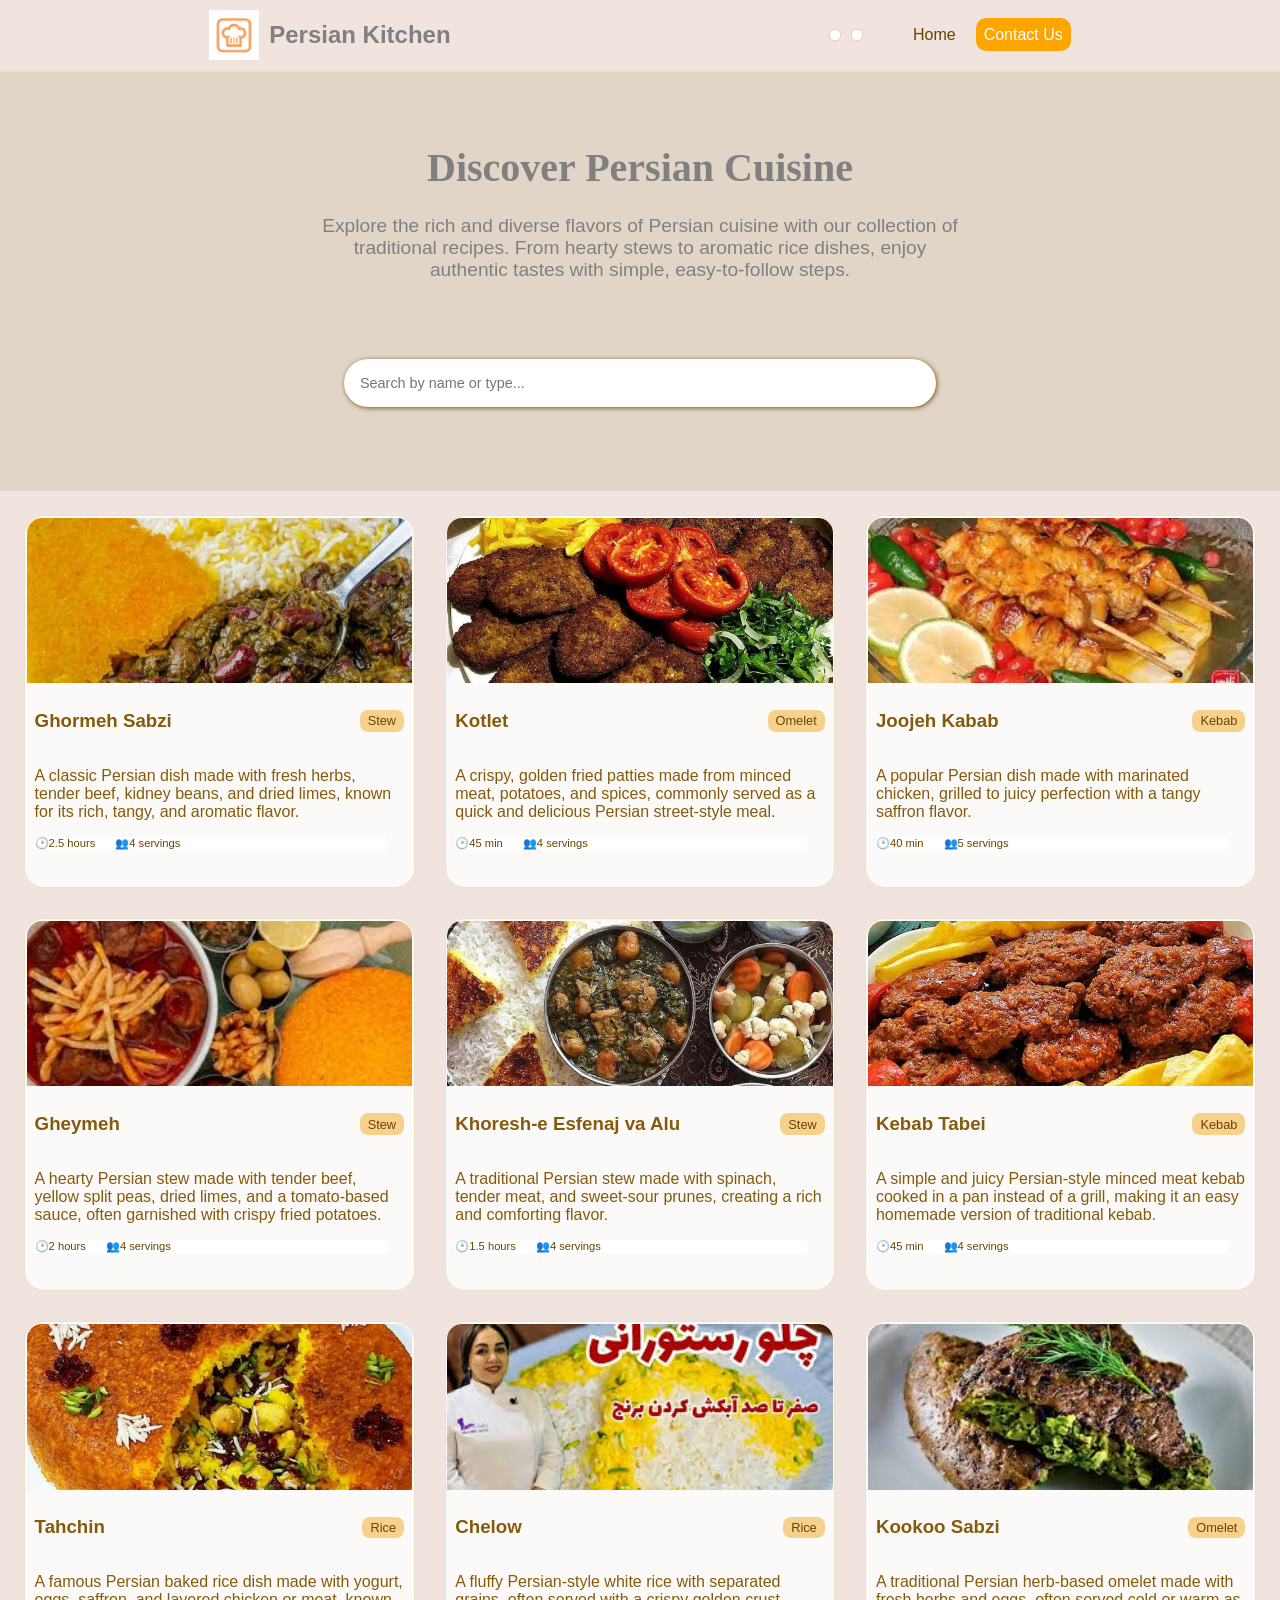
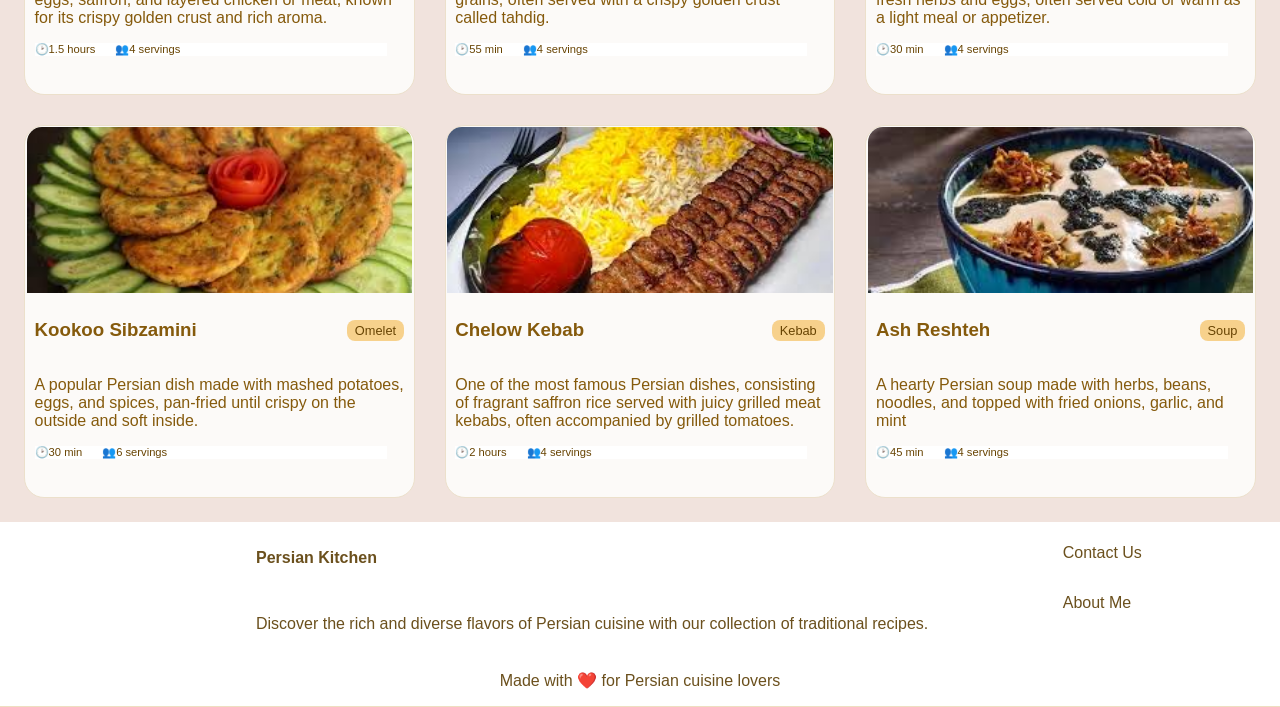
==== index.html @ 34911658 "Complete ContactUs responsive, resolve deploy link" ====
<!DOCTYPE html>
<html lang="en">
<head>
    <meta charset="UTF-8">
    <meta name="viewport" content="width=device-width, initial-scale=1.0">
    <link rel="stylesheet" href="styles/styles.css">
</head>
<body>
    <header id="header"></header>
    <main>
        <!-- Gallery -->
        <section class="middleSec">
            <div class="galleryTitle">
                <h1 class="galTitle">Discover Persian Cuisine</h1>
                <span class="galDesc">Explore the rich and diverse flavors of Persian cuisine with our collection of</span> 
                <span class="galDesc">traditional recipes. From hearty stews to aromatic rice dishes, enjoy</span> 
                <span class="galDesc">authentic tastes with simple, easy-to-follow steps.</span>    
            </div>

            <!-- search bar -->
            <section class="searchBar"> 
                <input type="text" class="inputSearch" placeholder="Search by name or type...">
                 <br><br>
            </section>        
        </section> 
        <section class="dishes">
            <!-- <h4 class="notFoundMsg" >notFoundMsg</h4> -->
            <!-- <article class="dishCard">
                <figure class="dishImg">
                    <img src="images/alu-esfenaj.png" alt="core-banking system logo which is our current project." >
                </figure>
                <section class="dishDetails">
                    <section class="dishTitle">
                        <h3 class="title">Ghormeh Sabzi</h3>
                        <span class="dishType">Stew</span>
                    </section>
                    <p class="dishDesc">A hearty Persian stew made with tender beef, 
                                    yellow split peas, dried limes, and a tomato-based sauce, 
                                    often garnished with crispy fried potatoes.</p>
                    <section class="badge">
                        <span class="servingBadge">4 People</span>
                        <span class="timeBadge">1-1.5 hours</span>
                    </section> 
                </section>
            </article>             -->
        </section>
    </main>
    <div id="footer"></div>
    <script type="module" src="scripts/main.js"></script>
</body>
---- styles/styles.css ----
body {
    margin: 0;
    /* font-family: Arial, sans-serif; */
    font-family: 'Gill Sans', 'Gill Sans MT', Calibri, 'Trebuchet MS', sans-serif;
    background-color: rgb(241, 227, 221);
    color: rgb(107, 80, 29);
}
header {
    position: sticky;
    top: 0;
    z-index: 1000;    
    background-color: rgb(241, 227, 221);
    width:100%;
    border-bottom: 0.1px solid rgb(238, 222, 192);
}
header .right {
    display: flex;
    justify-content: center;
    align-items: center;
    gap: 10px;
    /* padding-right: 10px; */
}

header span{
    background-color: white;
    /* font-size: 12px; */
    font-size: 0.8rem;
    padding: 5px;
    border-radius: 5px;
    border: 1px solid rgb(233, 210, 168);
}

#footer {
    display: flex;
    flex-direction: column;
    justify-content: center;
    align-items: center;
    background-color: white;
    /* border-bottom: 2px solid orange; */
    width:100%;
    border-bottom: 0.1px solid rgb(238, 222, 192);
    /* border-bottom: 0.1px solid rgb(238, 222, 192);     */
}

.footer-top {
    display: flex;
    width:100%;
}

.footer-top .left {
    display: flex;
    flex-direction: column;
    align-items: flex-start;
    margin : 0.5% 0.5% 0.5% 20%;    
    flex-wrap: wrap;
}

.footer-top .right{
    display: flex;
    flex-direction: column;
    align-items: flex-start;
    margin : 0.5% 0.5% 0.5% 10%;    
    flex-wrap: wrap;
}

h1 {
    font-size: 1.5rem;
    margin: 0;
}

nav {
    display:flex;
    justify-content: space-around;
    align-items: center; 
    padding: 10px 20px;
}
.left {
    display:flex;
    align-items: center;
    gap: 10px;
}
.left h1{
    color: grey;
}
.chef-logo {
    width: 50px;
    height: 50px;
}
.right ul{
    display: flex;
    list-style: none;
    gap: 20px;
}

.home {
    text-decoration: none;
    outline-style: none;
    color: rgb(104, 68, 3);
    font-size: 1rem;
}
.home:hover{
    font-weight: bold;
    cursor: pointer;
}
.contactBtn {
    text-decoration: none;
    outline-style: none;
    /* background-color: rgb(202, 193, 176); */
    background-color: orange;
    color:white;
    /* color: rgb(104, 68, 3); */
    padding: 0.5rem;
    border-radius: 10px;
    font-size: 1rem;
}
.contact:hover{
    background-color: rgb(180, 173, 158);
    cursor: pointer;
}
main {
    display: flex;
    flex-direction: column;
    align-items: center;
    height: auto;
    min-height: 60rem;
}

.middleSec {
    display: flex;
    flex-direction: column;
    align-items: center;
    justify-content: center;
    background-color: #e1d5c8;
    max-width: auto ;
    width: 100%;
    gap:30px;
    padding: 1.5rem;
}
.galleryTitle{
    display: flex;
    flex-direction: column;
    font-family: 'Gill Sans', 'Gill Sans MT', Calibri, 'Trebuchet MS', sans-serif;
    justify-content: center;
    align-items: center;
    flex-wrap: wrap;
    padding: 1.5rem;
}

.galTitle{
    align-items: center;
    color: grey;
    font-family: 'Times New Roman', Times, serif;
    font-weight: bold;
    font-size: 2.5rem;  
    min-width: 3rem;
    padding: 1.5rem;
}

.galDesc{
    display: flex;
    justify-content: center;
    align-items: center;
    color: grey;
    align-items: center;
    font-size: 1.2rem;  
    /* max-width: 650px;  */
    max-width: 40rem;     
    flex-wrap: wrap;   
}

.searchBar {
    display: flex;
    flex-direction: column;
    align-items: center;
    padding: 1.5rem;
}

.inputSearch{
    display:flex;
    justify-content: center;
    color: rgb(126 84 7);
    width: 35rem;
/* 
    width: 100%;
    max-width: 35rem; */
    
    padding: 1rem;
    font-size: 0.9rem; 
    border: none;
    border-radius: 30px;
    box-shadow: 1px 1px 5px rgb(126 84 7);
    
}

.inputSearch:focus{
    cursor:text;
    outline: none;
    border: 1px solid rgb(133, 90, 12);
}
.inputSearch:hover{
    cursor: text;
}
.notFoundMsg {
    display: flex;
    justify-content: center;
    /* align-items: center; */
    color: gray;
    font-style: italic;
    width: 100%;
    max-width: 30rem;   
    padding: 15rem;
}

.dishes{
    display: flex;
    flex-wrap: wrap;
    justify-content: center;
    gap: 30px;
    padding: 1.5rem;
    max-width: 80rem; 
    /* display: flex;
    flex-wrap: wrap;
    justify-content: center;
    align-items: center;
    gap: 30px;
    padding: 1.5rem;       */
}

/* Dish Card Info */
.dishCard {
    display: flex;    
    flex-direction: column;
    justify-items: flex-start;

    /* max-width: 355px;   
    max-height: 420px;          */
    height: auto;
    max-height: 23rem; 
    
    width: 100%;    
    max-width: 25rem;   
  
    /* width: 25rem;
    flex: 0 0 auto;           */
    /* flex: 0 0 25rem;     */
    
    padding: 0.1rem;
    border: 0.5px solid rgb(236, 224, 203);
    background-color: rgb(252, 250, 248);
    color: rgb(133, 90, 12);
    border-radius: 20px;
    transition: transform 0.3s;
    /* flex-wrap: wrap; */
    flex-shrink: 0;

    /*Responsive */
    flex: 1 1 280px;   /* key for responsiveness */
    max-width: 25rem;
    width: 100%;    
}

.dishCard:hover {
    transform: scale(1.05);
    border: 1px solid rgb(133, 90, 12);
    box-shadow: 2px 2px 10px rgb(133, 90, 12);
}
.dishImg {
    justify-content: stretch;
    border-radius: 15px 15px 0 0;
    margin: 0;
    /* padding: 0px; */
    width: 100%;
    height: 45%;    
}

.dishImg img {
    width: 100%;
    height: 100%;    
    border-radius: inherit;
    object-fit: cover;
    display: block;        
}
 
.dishDetails {
    display: flex;
    flex-direction: column;
    justify-content: center;
    margin: 0.5rem;
}
.dishTitle {
    display: flex;
    justify-content: space-between;
    align-items: center;
}
.title { 
    color: rgb(133, 90, 12);
    font-family: 'Times New Roman', Times, serif;
    font-weight: bold;
}

.dishType {
    background-color: rgb(247, 209, 140);
    color: rgb(104, 68, 3);
    padding: 0.2rem 0.5rem;
    border-radius: 0.5rem;
    font-size: 0.8rem;
    width: fit-content;
}

.dishDesc {
    display: flex;
    font-family: Arial, Helvetica, sans-serif;
    /* font-size: 1em; */
    font-size: 1rem;
    line-height: 1.5;
    color: rgb(104, 68, 3);
}        

.badge {
    display: flex;
    /* justify-content: space-evenly; */
    justify-content: flex-start;
    background-color: white;
    font-family: Arial, Helvetica, sans-serif;    
    color: rgb(104, 68, 3);
    /* font-size: 11px; */
    font-size: 0.7rem;
    gap: 20px;
    width: 22rem;
    /* margin-bottom: 0; */
}      

/* .badge span {
    margin-bottom: 0;
} */

.dishBadge{
    display: flex;
    /* justify-content: space-evenly; */
    justify-content: center;
    background-color: white;
    font-family: Arial, Helvetica, sans-serif;    
    color: rgb(104, 68, 3);
    font-size: 0.8rem;
    gap: 50px;
    padding: 32px;
    width: fit-content;
    /* min-width: 450;
    width: 100%; */
    min-width: 20rem;
    border-radius: 20px;
}    
/* .prepBadge  */
.dishBadge section{
    display: flex;
    flex-direction: column;
    justify-content: center;
    align-items: center;
    gap:10px;
}
/* Preparation Time */
.emojip{
    width:100%;
    max-width: 20px;
}

.lblp{
    font-size: 0.7rem;
}
.prepTime{
    font-size: 1rem;
}
/* Cooking Time */
.emojic{
    width:100%;
    max-width: 20px;
}

.lblc{
    gap: 10px;
    font-size: 0.7rem;
}

.cookTime{
    font-size: 1rem;
}
/* Serving Time */
.emojis{
    width:100%;
    max-width: 20px;
}

.lbls{
    gap: 10px;
    font-size: 0.7rem;
}

.serving{
    font-size: 1rem;
}

.ingrdnList{
    display: flex;
    flex-direction: column;
    justify-content: flex-start;
    background-color: white;
    gap: 10px;
    padding: 30px;
    /* width: 100%; */
    /* min-width: 420px; */
    min-width: 20rem;
    border-radius: 20px;    
}

.instructList{
    display: flex;
    flex-direction: column;
    justify-content: flex-start;
    list-style-type: decimal;
    gap: 20px;
    /* width: 100%; */
    /* min-width: 420px; */
    /* padding: 30px; */
    /* padding: auto; */
    min-width: 22rem;
    border: 1px solid rgb(233, 210, 168);
    border-radius: 20px;        
}

.instructList li {
    background-color: white;
    border: 1px solid rgb(233, 210, 168);
    border-radius: 10px;  
    padding: 15px;
    gap: 50px;
}

.enjoy {
    display: flex;
    justify-content: center;

    background-color: rgb(248, 227, 217);
    color: rgb(145, 113, 53);
    border: 1px solid rgb(145, 113, 53);
    /* width: 100%; */
    /* min-width: 420px;     */
    min-width: 22rem;
    /* padding: 30px; */
    padding: 26px;
    
    border-radius: 20px;        
}

.myDishRecipe{
    display: flex;
    align-items: normal;    
    /* justify-content: space-evenly; */
    justify-content: center;
    background-color: #e1d5c8;
    margin-top:0;
    gap: 40px;
    padding: 20px;
    width: 100%;
    flex-wrap: wrap;

    /* overflow:hidden; */
}

.myDishImg {
    justify-content: center;
    border-radius: 15px 15px 0 0;
    margin: 0;
    /* padding: 0px; */
}

.myDishImg img {
    /* width: 400px;
    height: 400px;     */
    width: 24rem;
    height: 24rem;    
    border-radius: 20px;
    box-shadow: 2px 2px 10px rgb(117, 117, 116);    
    object-fit: cover;
    display: block;        
}

.recipe {
    display: flex;
    flex-direction: column;
    justify-content: center;
    /* width: 400px;
    gap: 20px; */
    width: 24rem;
    gap: 20px;
        
    /* overflow-y: scroll;
    scrollbar-width: none; 
    -ms-overflow-style: none;     */
}

.contactUs {
    display: flex;
    align-items: flex-start;
    justify-content: center;
    background-color: #e1d5c8;
    max-width: auto ;
    width: 100%;
    gap:30px;
    padding: 1.5rem;
    flex-wrap: wrap;
}

.contactForm {
    display: flex;
    flex-direction: column;
    justify-content: center;
    background-color: white;
    width: fit-content;
    /* min-width: 420px; */
    min-width: 26rem;
    border-radius: 20px;  
    padding:20px;   
    gap: 0.5px;
    box-shadow: 1px 1px 5px rgb(126 84 7);         
}

.contactForm input{
    /* background-color: rgb(223, 213, 193); */
    background-color: #dbd1c6;
    border: 0.2px solid #c9a886;    
    padding: 15px;
    border-radius: 15px;
}
.contactForm input:focus{
    cursor:cell;
    outline: none;
    border: 1px solid rgb(133, 90, 12);
}
.contactForm input:hover{
    cursor: text;
}

.contactForm textarea{
    /* background-color: rgb(223, 213, 193); */
    background-color: #dbd1c6;
    border: 0.2px solid #c9a886;    
    padding: 15px;
    /* min-width: 600px; */
    min-height: 100px;
    border-radius: 15px;
}
.contactForm textarea:focus{
    /* cursor:text; */
    outline: none;
    border: 1px solid rgb(133, 90, 12);
}
.contactForm textarea:hover{
    cursor: text;
}

.submitBtn button{
    /* background-color: rgb(202, 193, 176); */
    background-color: orange;
    color: white;
    border:none;
    border-radius: 15px;
    padding: 15px;
    width: 100%;
    font-size: 1rem;
}
.submitBtn button:focus{
    outline: none;
    border: 1px solid rgb(133, 90, 12);
}
.submitBtn button:hover{
    cursor: pointer;
}
    /* justify-content: center;
    background-color: white;
    width: fit-content;
    min-width: 26rem;
    border-radius: 20px;  
    padding:20px;   
    gap: 0.5px; */
.contactInfo {
    display: flex;
    flex-direction: column;
    justify-content: center;
    /* width: 420px; */
    padding: 20px;
    width: 100%;
    max-width: 26rem;
    gap: 15px;
}

.infos {
    display: flex;
    flex-direction: column;
    justify-content: center;
    /* background-color: white; */
    background-color: #dbd1c6;
    border: 0.2px solid #c9a886;
    gap: 10px;
    padding: 20px;
    width: 100%;
    /* min-width: 420px; */
    min-width: 23rem;
    border-radius: 20px;        
}

.talkTo {
    display: flex;
    flex-direction: column;
    justify-content: center;
    background-color: white;
    gap: 10px;
    padding: 20px;
    width: 100%;
    /* min-width: 420px; */
    min-width: 23rem;
    border-radius: 20px;        
}

.thankYou {
    display: flex;
    flex-direction: column;
    justify-content: center;
    align-items: center;
    background-color: white;
    gap: 10px;
    padding: 20px;
    width: 100%;
    /* min-width: 420px; */
    min-width: 23rem;
    border-radius: 20px;        
}

@media (max-width: 800px) {
    header .right ul{
        flex-direction: column;
    }    
    header .left h1{
        font-size: 1rem;
    }
    header span {
        font-size: 0.5rem;
    }

    .dishCard {
        flex: 1 1 45%;
    }

    header .contactBtn {
        padding: 0.15rem;
        border-radius: 10px;
        font-size: 0.47rem;
    }    

    .inputSearch {
        /* width: 80%; */
        width: 100%;
        max-width: 35rem;        
    }
    .myDishRecipe{
        flex-direction: column;
        justify-content: center;
    }    

    .recipe .dishType{
        align-items: flex-end;
    }
    .recipe {
        align-items: center;
    }
    .recipeTitle {
        align-items: center;
        justify-content: center;
    }
    .recipeDesc {
        align-items: center;
        justify-content: center;
    }
}

@media (max-width: 600px) {
    .dishCard {
        flex: 1 1 100%;
        max-width: 90%;
    }

    .inputSearch {

        width: 100%;
        max-width: 35rem;
        font-size: 1rem;
    }

    .galTitle {
        font-size: 1.8rem;
        text-align: center;
    }

    .galDesc {
        font-size: 1rem;
        padding: 0 1rem;
    }

    .middleSec .galTitle {
        align-items: center;
        justify-content: center;        
        padding: 1rem;
    }

    .contactForm{
        min-width: 22rem;
    }
    .contactInfo{
        min-width: 22rem;        
    }

    .footer-top{
        flex-direction: column;
    }
    .footer-top .right{
        margin : 0.5% 0.5% 0.5% 20%;   
    }
}
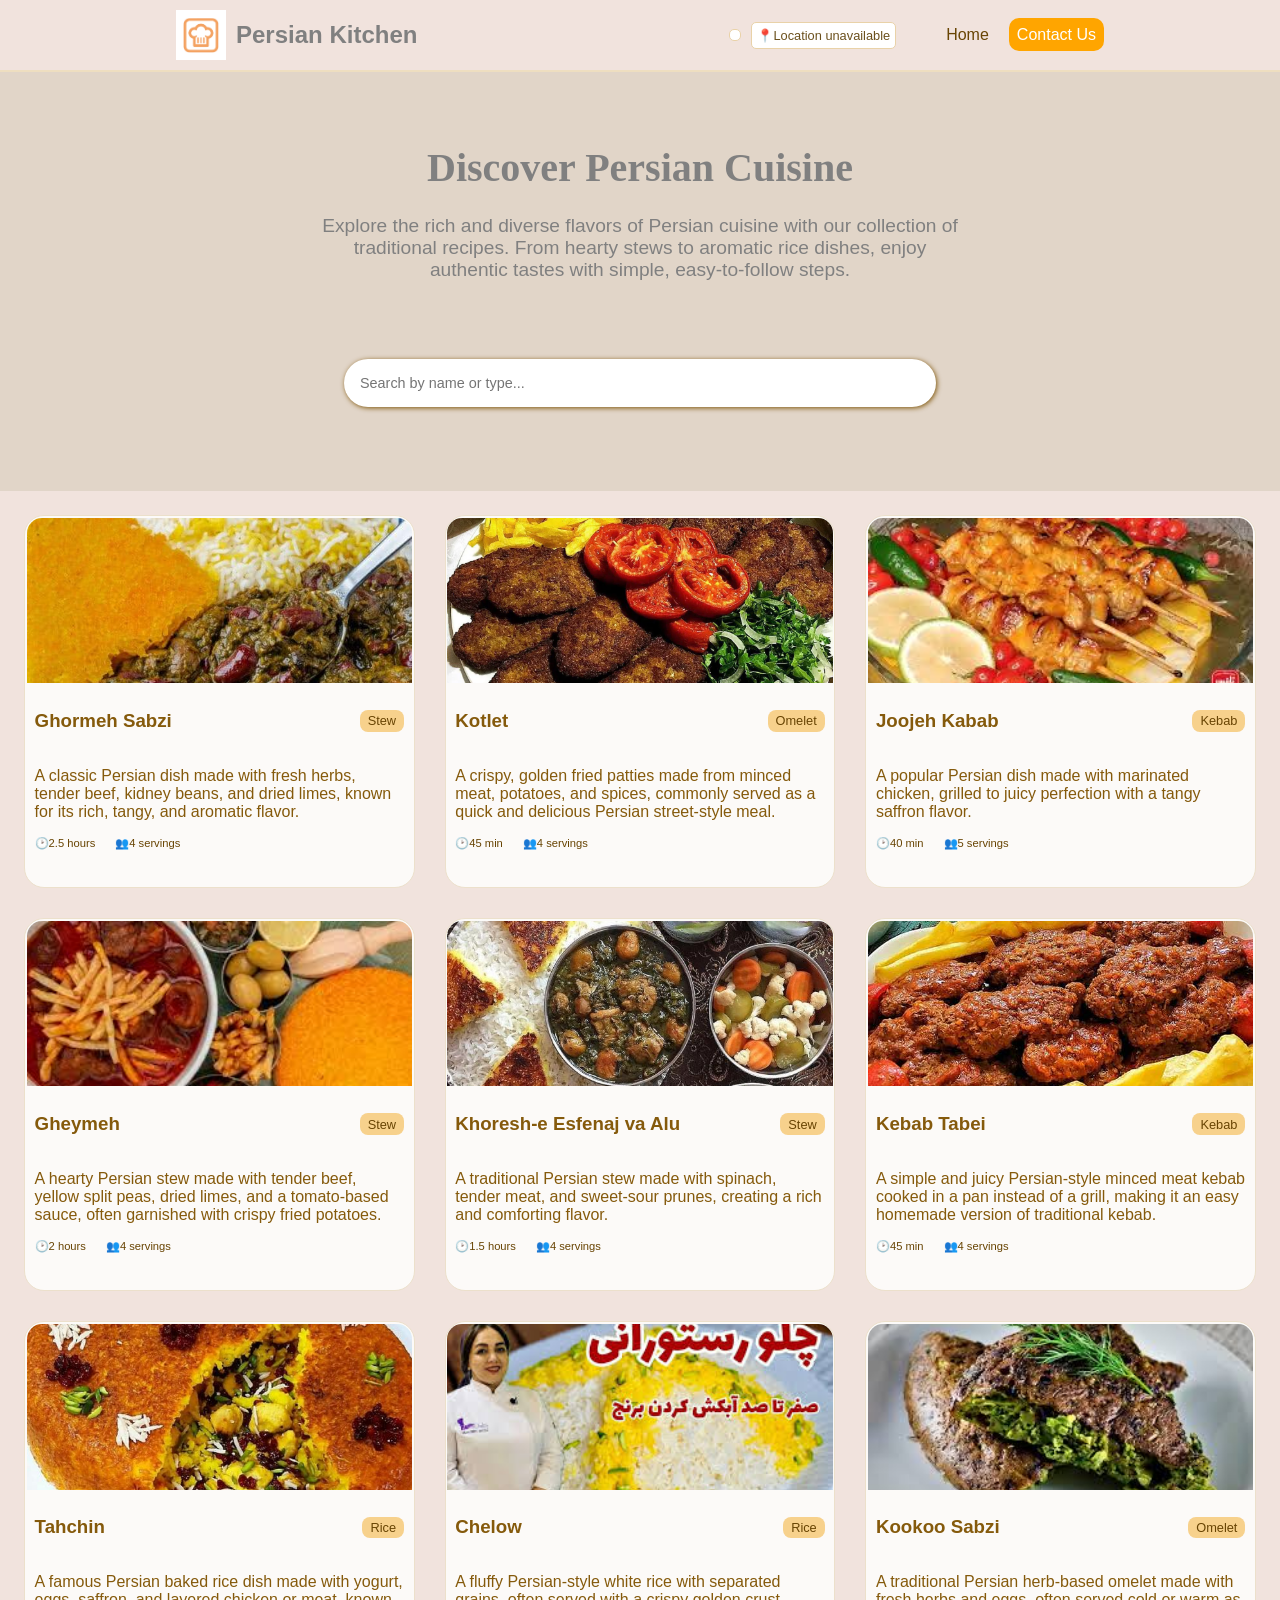
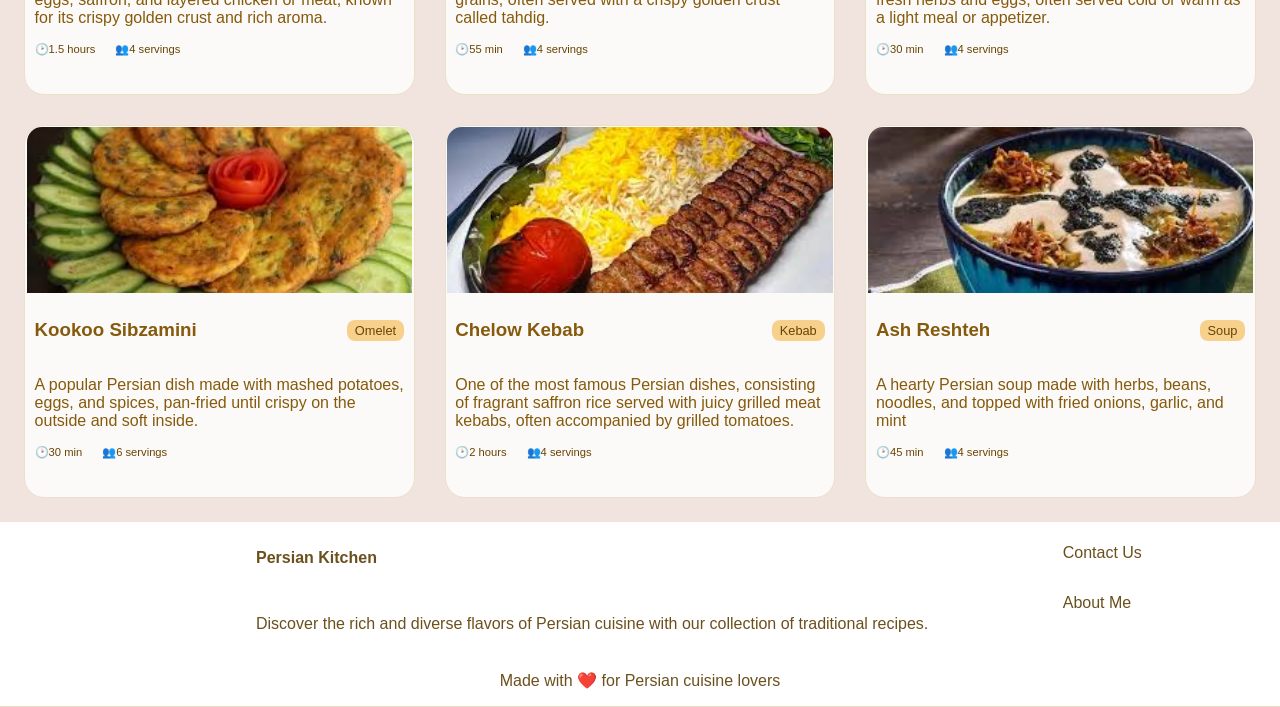
==== commit 07532e1a: "resolve github deploy link" ====
--- a/index.html
+++ b/index.html
@@ -3,7 +3,17 @@
 <head>
     <meta charset="UTF-8">
     <meta name="viewport" content="width=device-width, initial-scale=1.0">
-    <link rel="stylesheet" href="styles/styles.css">
+    <base href="/PersianDishes/">
+    <!-- <meta http-equiv="Content-Security-Policy" 
+        content="
+            default-src 'self';
+            img-src 'self' data:;
+            style-src 'self' 'unsafe-inline';
+            script-src 'self';
+            connect-src 'self' https://zamzame.github.io https://geoapi.info https://timeapi.io;
+        ">         -->
+    <!-- <link rel="stylesheet" href="styles/styles.css"> -->
+    <link rel="stylesheet" href="../styles/styles.css">
 </head>
 <body>
     <header id="header"></header>
@@ -46,5 +56,6 @@
         </section>
     </main>
     <div id="footer"></div>
-    <script type="module" src="scripts/main.js"></script>
+    <!-- <script type="module" src="scripts/main.js"></script> -->
+    <script type="module" src="../scripts/main.js"></script>
 </body>
--- a/styles/styles.css
+++ b/styles/styles.css
@@ -231,19 +231,10 @@
     display: flex;    
     flex-direction: column;
     justify-items: flex-start;
-
-    /* max-width: 355px;   
-    max-height: 420px;          */
     height: auto;
     max-height: 23rem; 
-    
     width: 100%;    
     max-width: 25rem;   
-  
-    /* width: 25rem;
-    flex: 0 0 auto;           */
-    /* flex: 0 0 25rem;     */
-    
     padding: 0.1rem;
     border: 0.5px solid rgb(236, 224, 203);
     background-color: rgb(252, 250, 248);
@@ -318,21 +309,17 @@
 
 .badge {
     display: flex;
-    /* justify-content: space-evenly; */
     justify-content: flex-start;
-    background-color: white;
+    background-color: rgb(252, 250, 248);        
     font-family: Arial, Helvetica, sans-serif;    
     color: rgb(104, 68, 3);
     /* font-size: 11px; */
     font-size: 0.7rem;
     gap: 20px;
     width: 22rem;
+    width: 22rem;
     /* margin-bottom: 0; */
 }      
-
-/* .badge span {
-    margin-bottom: 0;
-} */
 
 .dishBadge{
     display: flex;
@@ -520,7 +507,7 @@
     min-width: 26rem;
     border-radius: 20px;  
     padding:20px;   
-    gap: 0.5px;
+    gap: 10px;
     box-shadow: 1px 1px 5px rgb(126 84 7);         
 }
 
@@ -687,6 +674,9 @@
         flex: 1 1 100%;
         max-width: 90%;
     }
+    .badge {
+        max-width: 90%;
+    }
 
     .inputSearch {
 
--- a/styles/styles.css
+++ b/styles/styles.css
@@ -231,19 +231,10 @@
     display: flex;    
     flex-direction: column;
     justify-items: flex-start;
-
-    /* max-width: 355px;   
-    max-height: 420px;          */
     height: auto;
     max-height: 23rem; 
-    
     width: 100%;    
     max-width: 25rem;   
-  
-    /* width: 25rem;
-    flex: 0 0 auto;           */
-    /* flex: 0 0 25rem;     */
-    
     padding: 0.1rem;
     border: 0.5px solid rgb(236, 224, 203);
     background-color: rgb(252, 250, 248);
@@ -318,21 +309,17 @@
 
 .badge {
     display: flex;
-    /* justify-content: space-evenly; */
     justify-content: flex-start;
-    background-color: white;
+    background-color: rgb(252, 250, 248);        
     font-family: Arial, Helvetica, sans-serif;    
     color: rgb(104, 68, 3);
     /* font-size: 11px; */
     font-size: 0.7rem;
     gap: 20px;
     width: 22rem;
+    width: 22rem;
     /* margin-bottom: 0; */
 }      
-
-/* .badge span {
-    margin-bottom: 0;
-} */
 
 .dishBadge{
     display: flex;
@@ -520,7 +507,7 @@
     min-width: 26rem;
     border-radius: 20px;  
     padding:20px;   
-    gap: 0.5px;
+    gap: 10px;
     box-shadow: 1px 1px 5px rgb(126 84 7);         
 }
 
@@ -687,6 +674,9 @@
         flex: 1 1 100%;
         max-width: 90%;
     }
+    .badge {
+        max-width: 90%;
+    }
 
     .inputSearch {
 
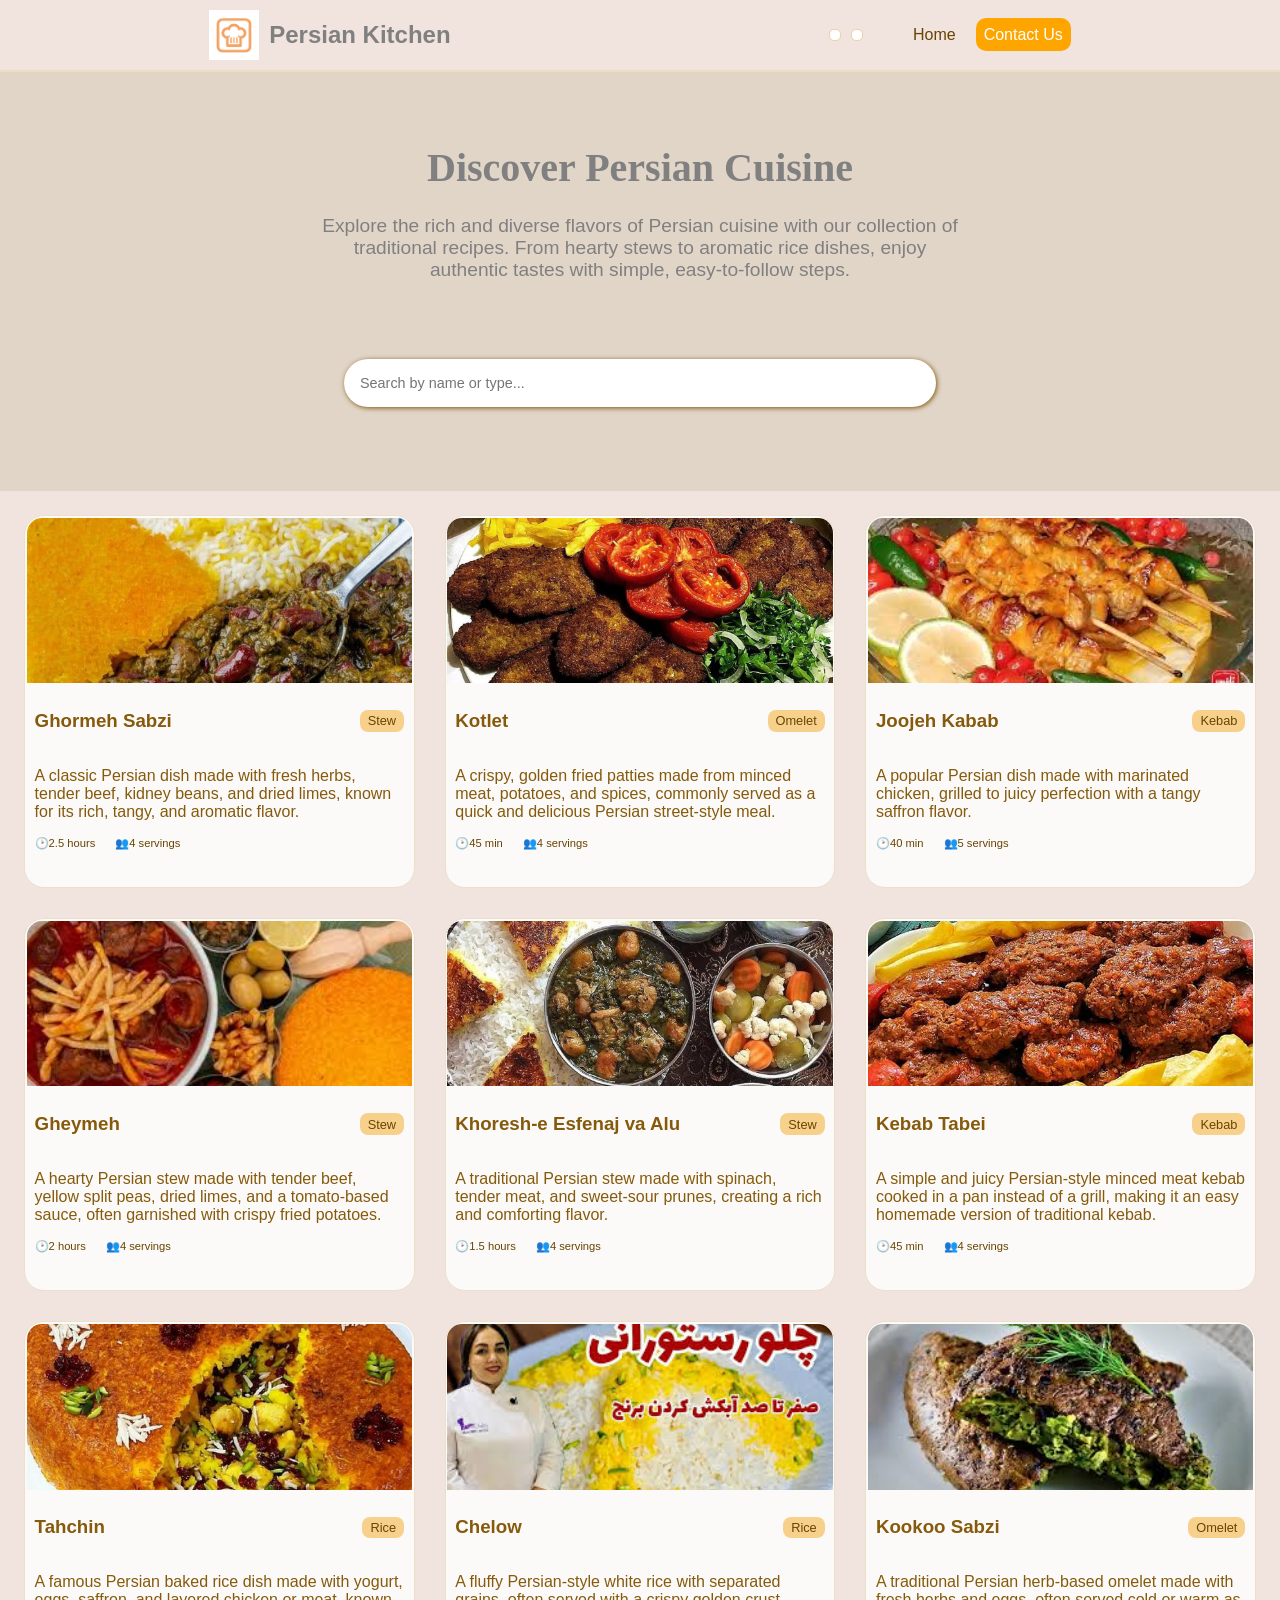
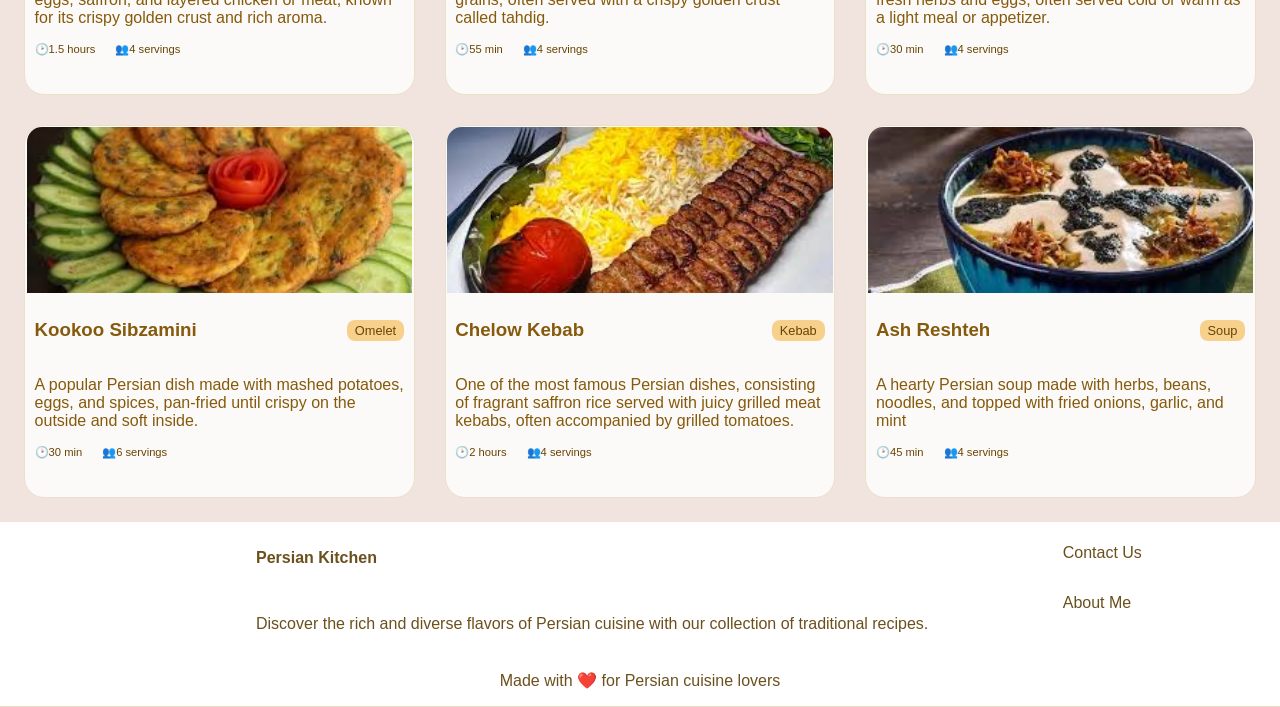
==== commit d068575c: "deploy link solution" ====
--- a/index.html
+++ b/index.html
@@ -1,3 +1,4 @@
+<!-- index.html -->
 <!DOCTYPE html>
 <html lang="en">
 <head>
@@ -14,6 +15,8 @@
         ">         -->
     <!-- <link rel="stylesheet" href="styles/styles.css"> -->
     <link rel="stylesheet" href="../styles/styles.css">
+     <!-- <link rel="stylesheet" href="styles/styles.css"> -->
+     
 </head>
 <body>
     <header id="header"></header>
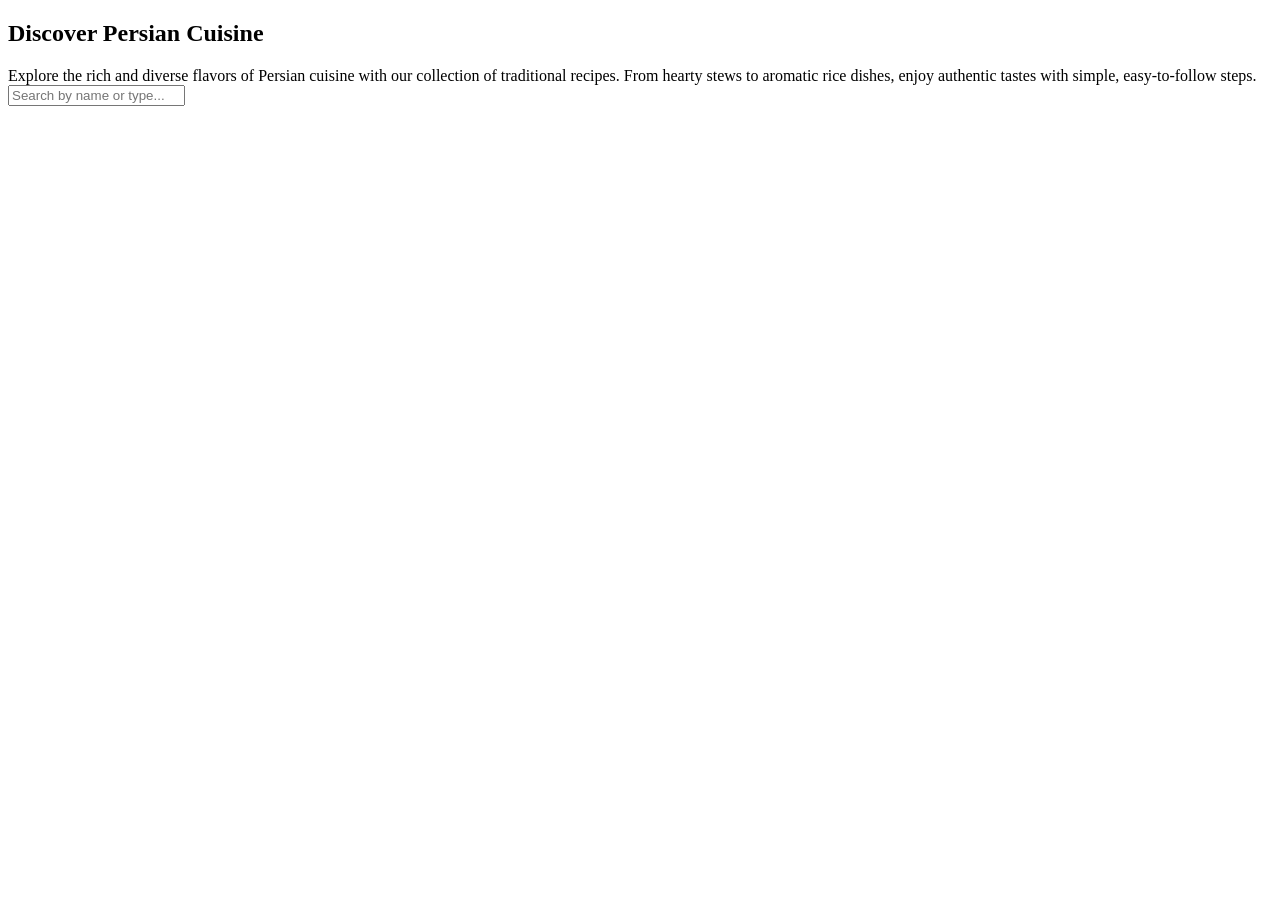
==== commit b3b266ca: "deploy link solution 02" ====
--- a/index.html
+++ b/index.html
@@ -14,8 +14,8 @@
             connect-src 'self' https://zamzame.github.io https://geoapi.info https://timeapi.io;
         ">         -->
     <!-- <link rel="stylesheet" href="styles/styles.css"> -->
-    <link rel="stylesheet" href="../styles/styles.css">
-     <!-- <link rel="stylesheet" href="styles/styles.css"> -->
+    <!-- <link rel="stylesheet" href="../styles/styles.css"> -->
+     <link rel="stylesheet" href="styles/styles.css">
      
 </head>
 <body>
@@ -59,6 +59,6 @@
         </section>
     </main>
     <div id="footer"></div>
-    <!-- <script type="module" src="scripts/main.js"></script> -->
-    <script type="module" src="../scripts/main.js"></script>
+    <script type="module" src="scripts/main.js"></script>
+    <!-- <script type="module" src="../scripts/main.js"></script> -->
 </body>
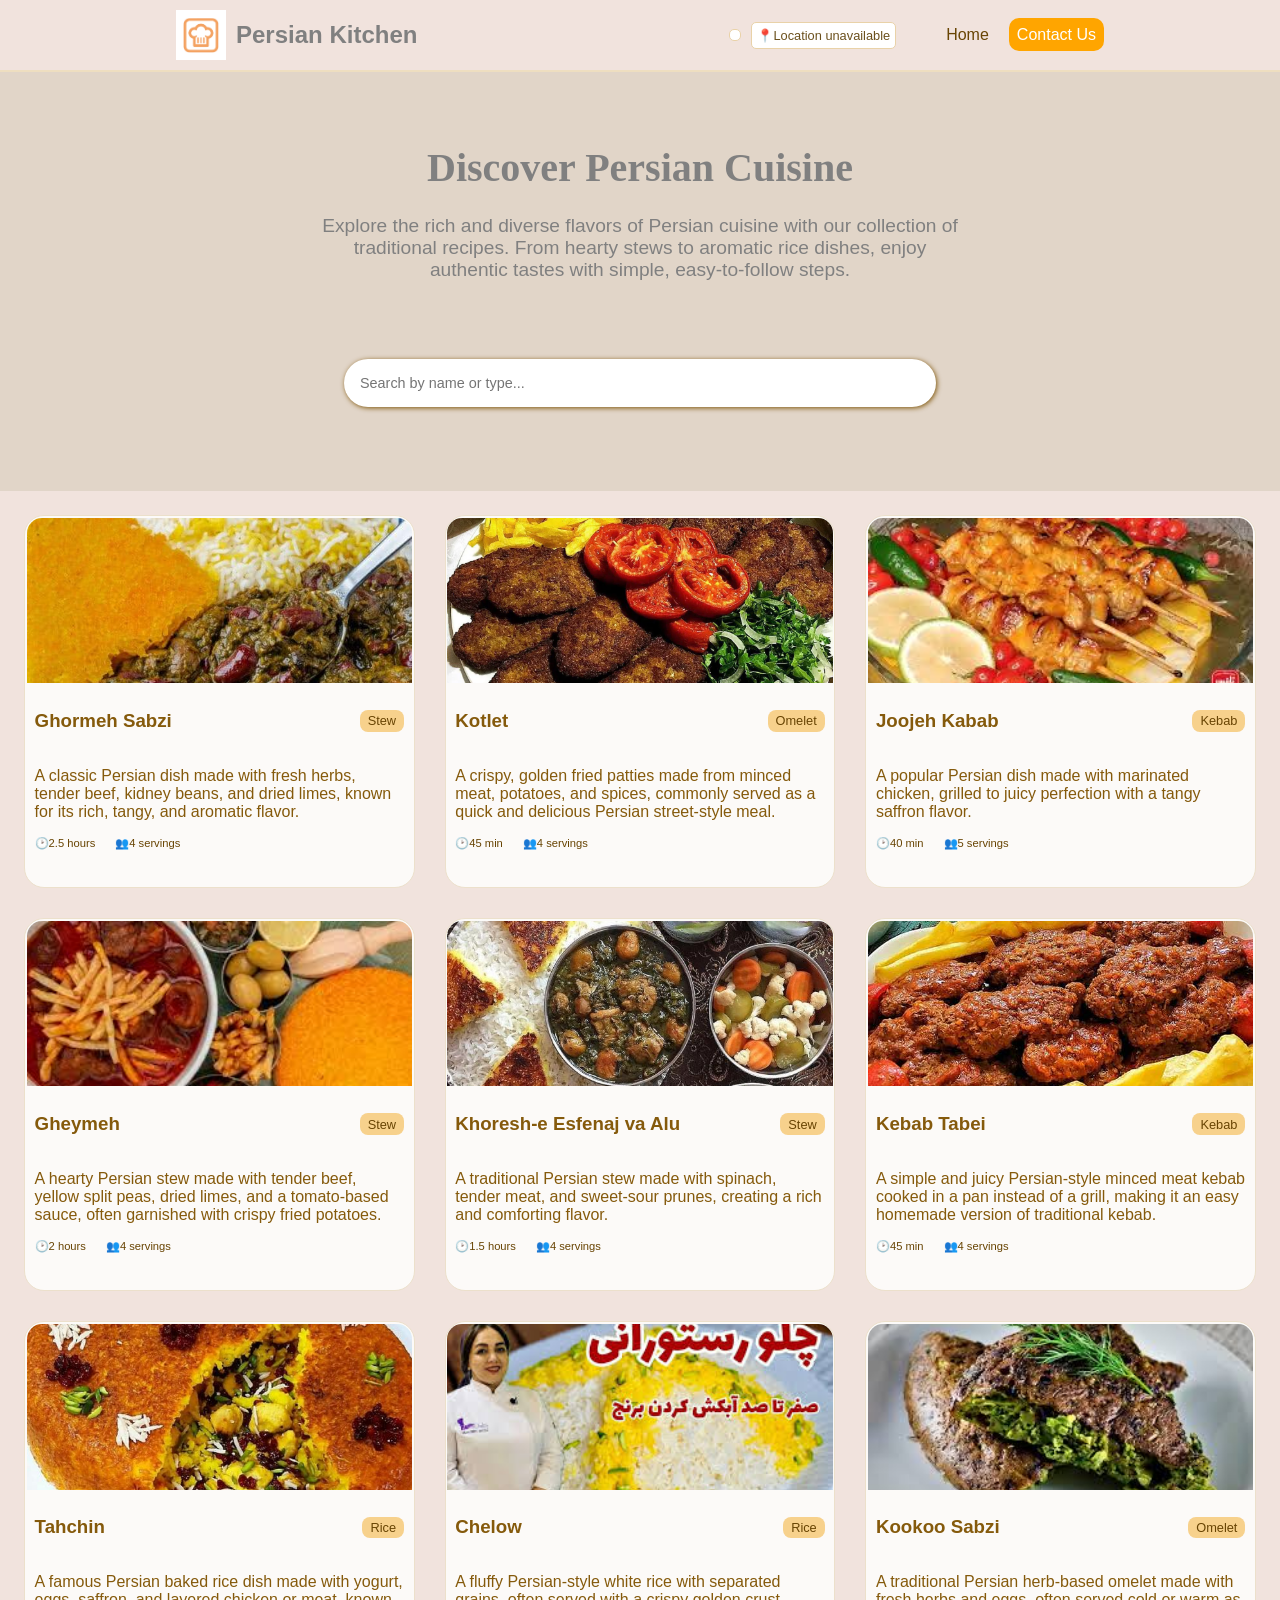
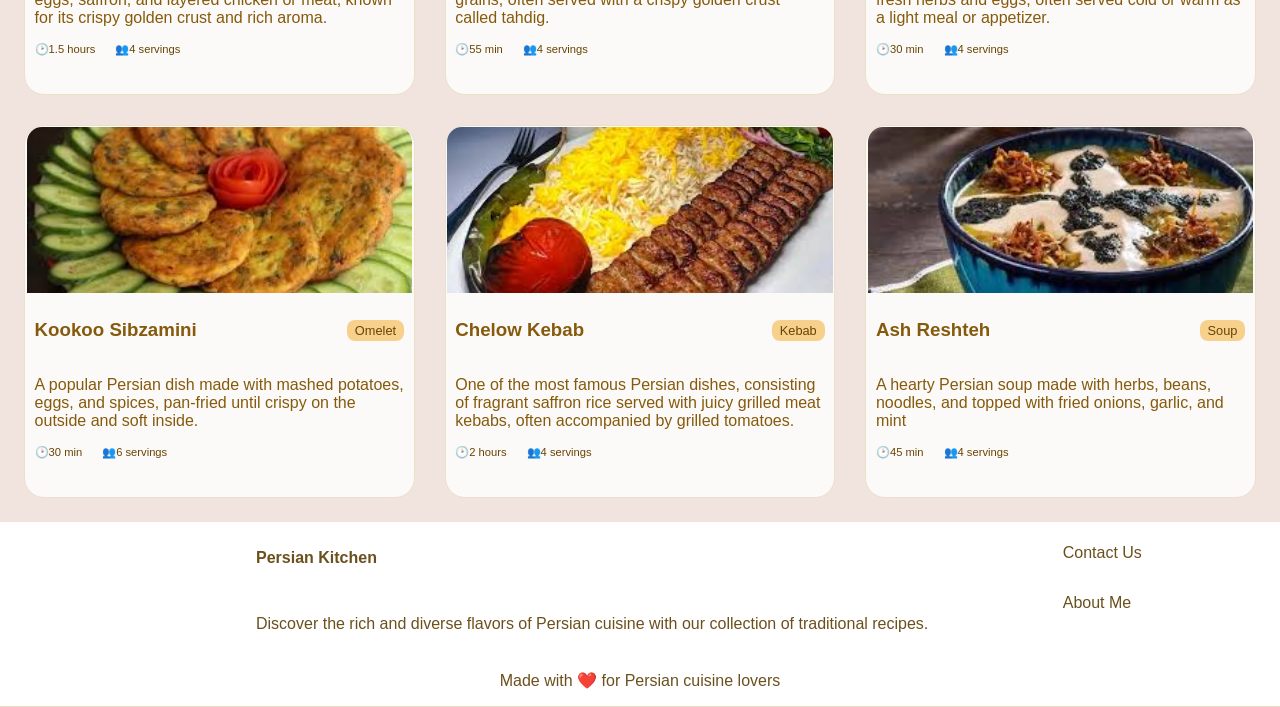
==== commit ed92ca4c: "revert changes to #21" ====
--- a/index.html
+++ b/index.html
@@ -4,7 +4,8 @@
 <head>
     <meta charset="UTF-8">
     <meta name="viewport" content="width=device-width, initial-scale=1.0">
-    <base href="/PersianDishes/">
+    <!-- <base href="/PersianDishes/"> -->
+
     <!-- <meta http-equiv="Content-Security-Policy" 
         content="
             default-src 'self';
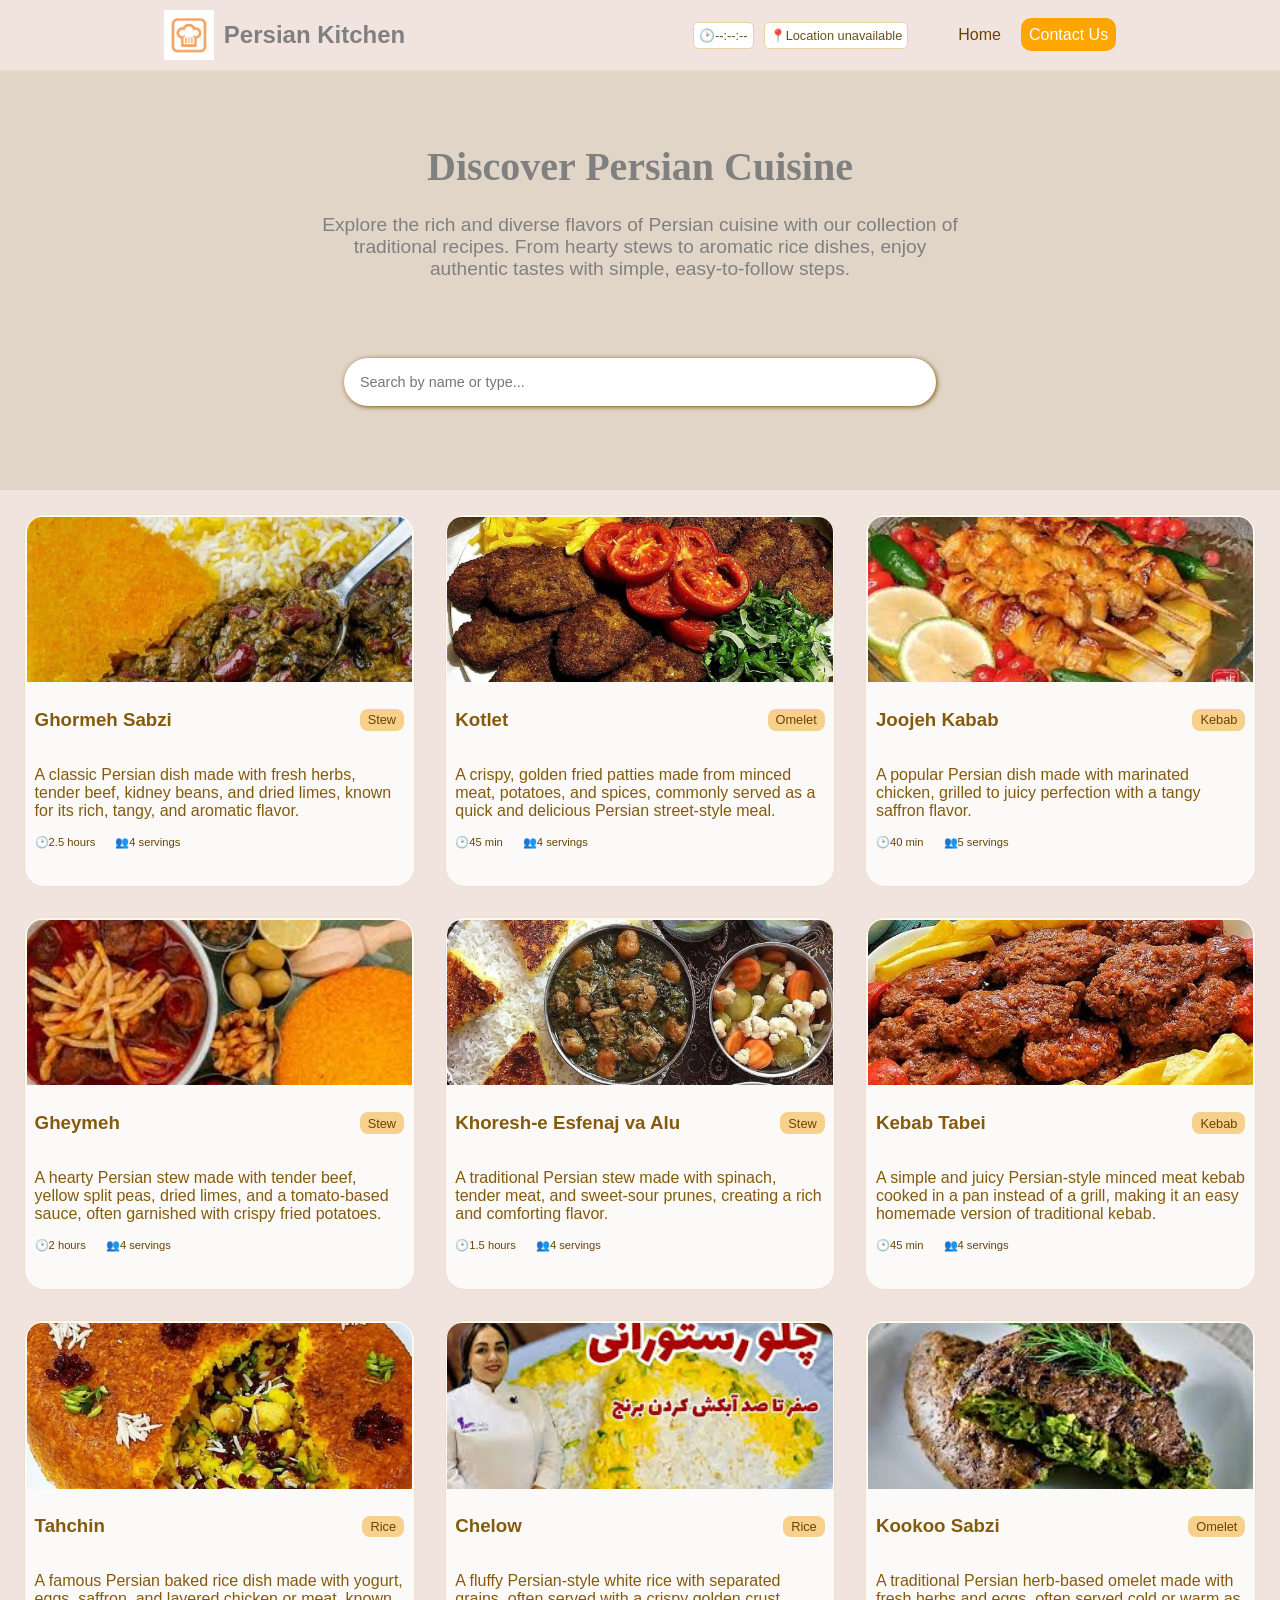
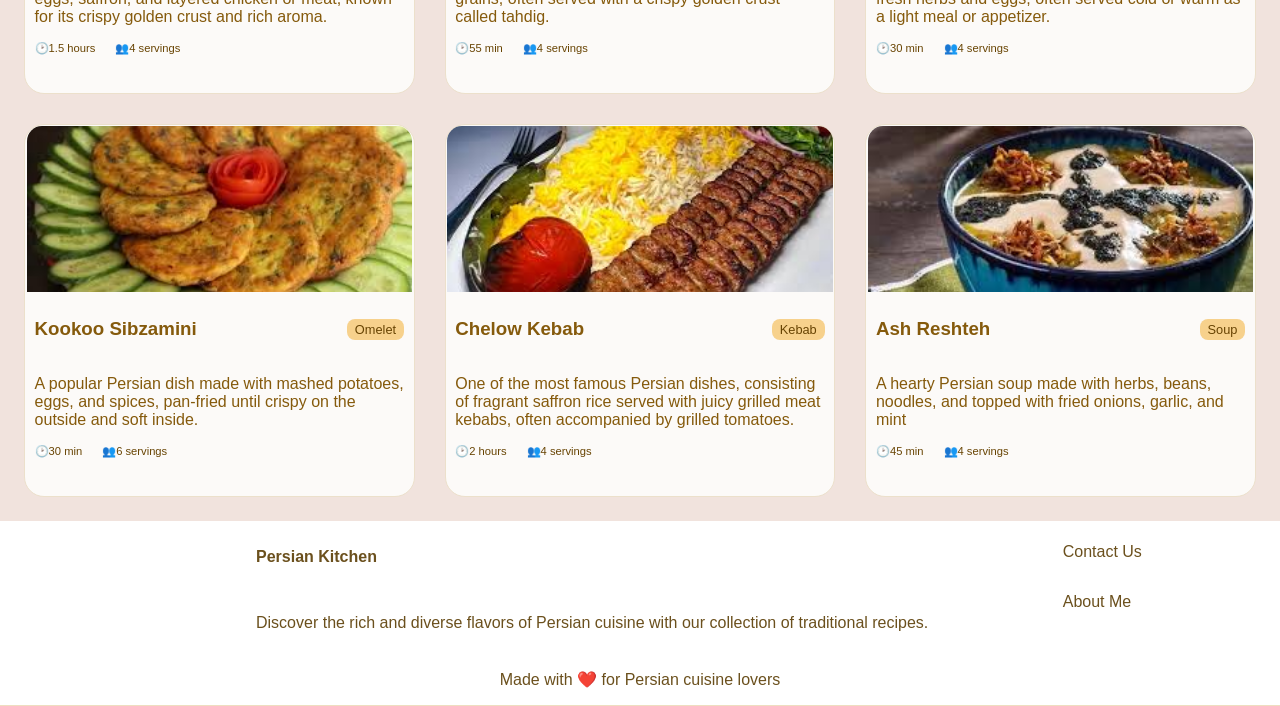
==== commit 0b4ad98d: "Make header and footer fix for PersianDishes02" ====
--- a/index.html
+++ b/index.html
@@ -20,7 +20,31 @@
      
 </head>
 <body>
-    <header id="header"></header>
+    <!-- <header id="header"></header>-->
+    <header>
+    <nav>
+        <section class="left">
+            <img src="../images/chef-hat.png" alt="chef hat logo" class="chef-logo">      
+            <!-- <img src="/images/chef-hat.png" alt="chef hat logo" class="chef-logo"> -->
+            <h1>Persian Kitchen</h1>
+        </section>
+        <section class="right">
+        <span class="current-time"></span>
+        <span class="current-location"></span>
+        <!-- <ul>
+            <li><a href="index.html" class="home">Home</a></li>
+            <li><a href="pages/contactUs.html" class="contactBtn">Contact Us</a></li>
+        </ul>       -->
+        <ul>
+            <li><a href="index.html" class="home">Home</a></li>
+            <li><a href="pages/contactUs.html" class="contactBtn">Contact Us</a></li>            
+            <!-- <li><a href="../index.html" class="home">Home</a></li>
+            <li><a href="../pages/contactUs.html" class="contactBtn">Contact Us</a></li> -->
+        </ul>
+        </section>
+    </nav>
+    <!-- <script type="module" src="../scripts/header.js"></script> -->
+    </header>     
     <main>
         <!-- Gallery -->
         <section class="middleSec">
@@ -59,7 +83,22 @@
             </article>             -->
         </section>
     </main>
-    <div id="footer"></div>
+    <div id="footer">
+        <section class="footer-top">
+            <section class="left">
+                <h4>Persian Kitchen</h4>
+                <p>Discover the rich and diverse flavors of Persian cuisine with our collection of traditional recipes.</p>
+            </section> 
+            <section class="right">
+                <p> Contact Us</p>        
+                <p>About Me</p>
+            </section>
+        </section>   
+
+        <section class="footer-bottom">
+            <p> Made with ❤️ for Persian cuisine lovers</p>
+        </section>        
+    </div>
     <script type="module" src="scripts/main.js"></script>
     <!-- <script type="module" src="../scripts/main.js"></script> -->
 </body>
